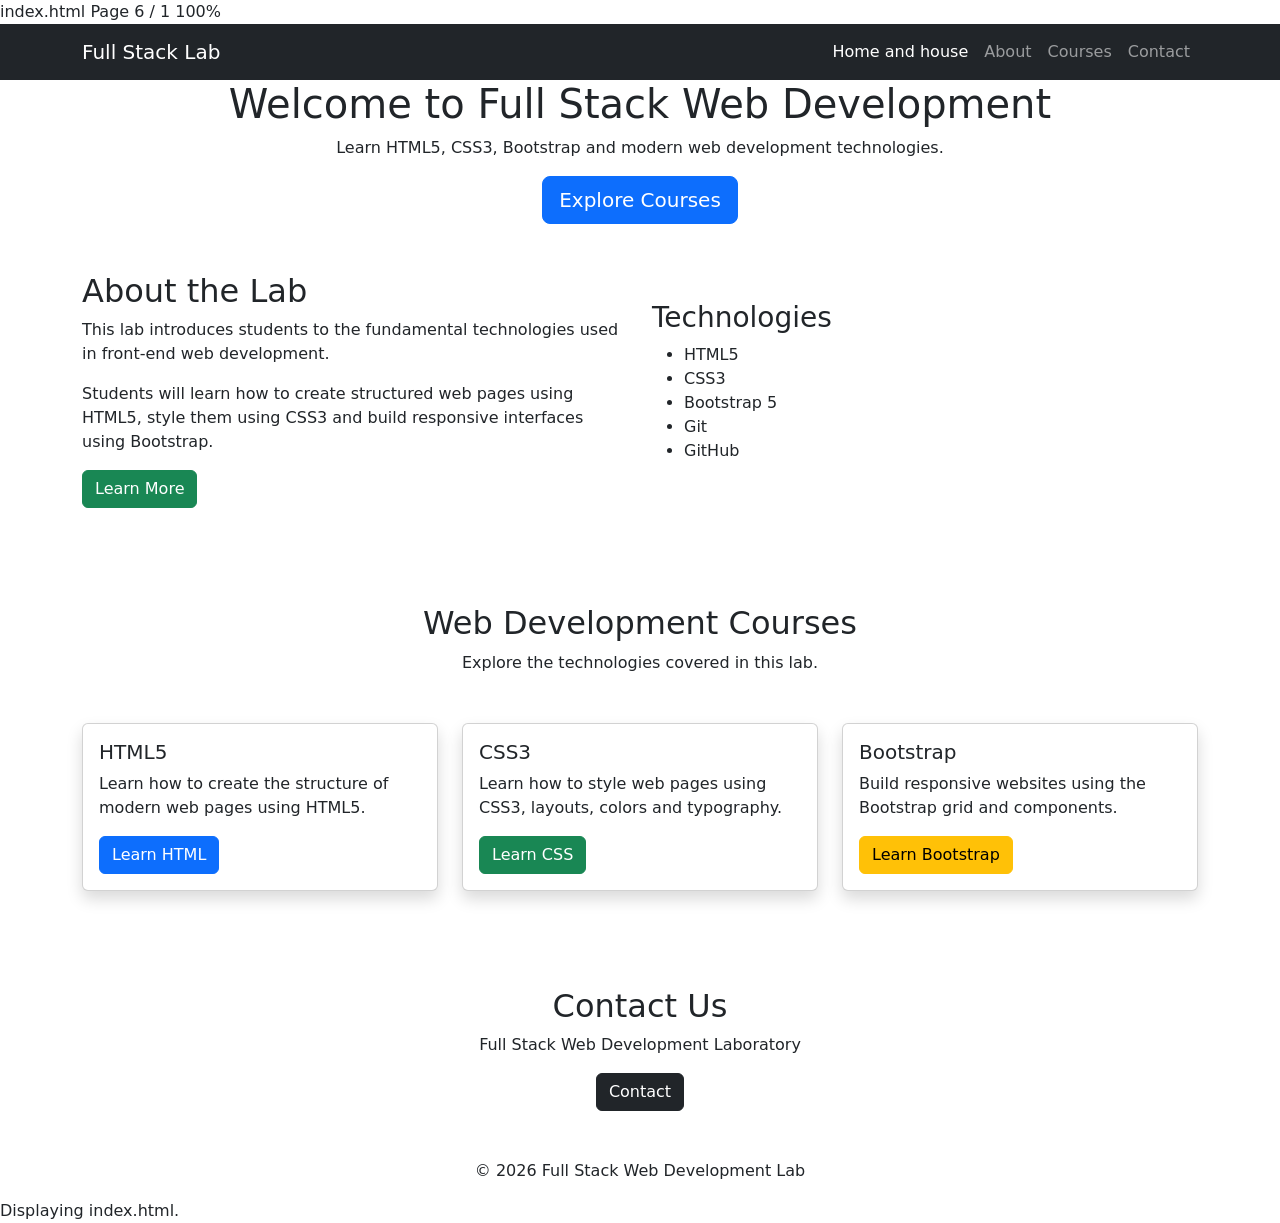
==== index.html @ 2f4e15b3 "html code" ====
index.html
Page
6
/
1
100%
<!DOCTYPE html>
<html lang="en">

<head>
    <meta charset="UTF-8">

    <meta name="viewport" content="width=device-width, initial-scale=1.0">

    <title>Full Stack Development Lab</title>

    <!-- Bootstrap CSS -->
    <link
        href="https://cdn.jsdelivr.net/npm/bootstrap@5.3.3/dist/css/bootstrap.min.css"
        rel="stylesheet">

    <!-- Custom CSS -->
    <link rel="stylesheet" href="style.css">
</head>

<body>

    <!-- ================= NAVIGATION BAR ================= -->

    <nav class="navbar navbar-expand-lg navbar-dark bg-dark">
        <div class="container">

            <a class="navbar-brand" href="#">
                Full Stack Lab
            </a>

            <!-- Mobile Menu Button -->
            <button
                class="navbar-toggler"
                type="button"
                data-bs-toggle="collapse"
                data-bs-target="#navbarMenu">

                <span class="navbar-toggler-icon"></span>
            </button>

            <!-- Navigation Links -->
            <div class="collapse navbar-collapse" id="navbarMenu">

                <ul class="navbar-nav ms-auto">

                    <li class="nav-item">
                        <a class="nav-link active" href="#">
                            Home and house
                        </a>
                    </li>

                    <li class="nav-item">
                        <a class="nav-link" href="#about">
                            About
                        </a>
                    </li>

                    <li class="nav-item">
                        <a class="nav-link" href="#courses">
                            Courses
                        </a>
                    </li>

                    <li class="nav-item">
                        <a class="nav-link" href="#contact">
                            Contact
                        </a>
                    </li>

                </ul>

            </div>

        </div>
    </nav>


    <!-- ================= HERO SECTION ================= -->

    <section class="hero-section">

        <div class="container text-center">

            <h1>Welcome to Full Stack Web Development</h1>

            <p>
                Learn HTML5, CSS3, Bootstrap and modern web development
                technologies.
            </p>

            <a href="#courses" class="btn btn-primary btn-lg">
                Explore Courses
            </a>

        </div>

    </section>


    <!-- ================= ABOUT SECTION ================= -->

    <section id="about" class="py-5">

        <div class="container">

            <div class="row align-items-center">

                <div class="col-md-6">

                    <h2>About the Lab</h2>

                    <p>
                        This lab introduces students to the fundamental
                        technologies used in front-end web development.
                    </p>

                    <p>
                        Students will learn how to create structured web
                        pages using HTML5, style them using CSS3 and build
                        responsive interfaces using Bootstrap.
                    </p>

                    <button class="btn btn-success">
                        Learn More
                    </button>

                </div>

                <div class="col-md-6">

                    <div class="about-box">
                        <h3>Technologies</h3>

                        <ul>
                            <li>HTML5</li>
                            <li>CSS3</li>
                            <li>Bootstrap 5</li>
                            <li>Git</li>
                            <li>GitHub</li>
                        </ul>
                    </div>

                </div>

            </div>

        </div>

    </section>


    <!-- ================= COURSES SECTION ================= -->

    <section id="courses" class="courses-section py-5">

        <div class="container">

            <div class="text-center mb-5">

                <h2>Web Development Courses</h2>

                <p>
                    Explore the technologies covered in this lab.
                </p>

            </div>


            <!-- Bootstrap Grid -->

            <div class="row g-4">

                <!-- Card 1 -->

                <div class="col-md-4">

                    <div class="card h-100 shadow">

                        <div class="card-body">

                            <h5 class="card-title">
                                HTML5
                            </h5>

                            <p class="card-text">
                                Learn how to create the structure of
                                modern web pages using HTML5.
                            </p>

                            <a href="#" class="btn btn-primary">
                                Learn HTML
                            </a>

                        </div>

                    </div>

                </div>


                <!-- Card 2 -->

                <div class="col-md-4">

                    <div class="card h-100 shadow">

                        <div class="card-body">

                            <h5 class="card-title">
                                CSS3
                            </h5>

                            <p class="card-text">
                                Learn how to style web pages using
                                CSS3, layouts, colors and typography.
                            </p>

                            <a href="#" class="btn btn-success">
                                Learn CSS
                            </a>

                        </div>

                    </div>

                </div>


                <!-- Card 3 -->

                <div class="col-md-4">

                    <div class="card h-100 shadow">

                        <div class="card-body">

                            <h5 class="card-title">
                                Bootstrap
                            </h5>

                            <p class="card-text">
                                Build responsive websites using the
                                Bootstrap grid and components.
                            </p>

                            <a href="#" class="btn btn-warning">
                                Learn Bootstrap
                            </a>

                        </div>

                    </div>

                </div>

            </div>

        </div>

    </section>


    <!-- ================= CONTACT SECTION ================= -->

    <section id="contact" class="py-5">

        <div class="container text-center">

            <h2>Contact Us</h2>

            <p>
                Full Stack Web Development Laboratory
            </p>

            <button class="btn btn-dark">
                Contact
            </button>

        </div>

    </section>


    <!-- ================= FOOTER ================= -->

    <footer class="footer">

        <div class="container text-center">

            <p>
                &copy; 2026 Full Stack Web Development Lab
            </p>

        </div>

    </footer>


    <!-- Bootstrap JavaScript -->

    <script
        src="https://cdn.jsdelivr.net/npm/bootstrap@5.3.3/dist/js/bootstrap.bundle.min.js">
    </script>

</body>

</html>
Displaying index.html.
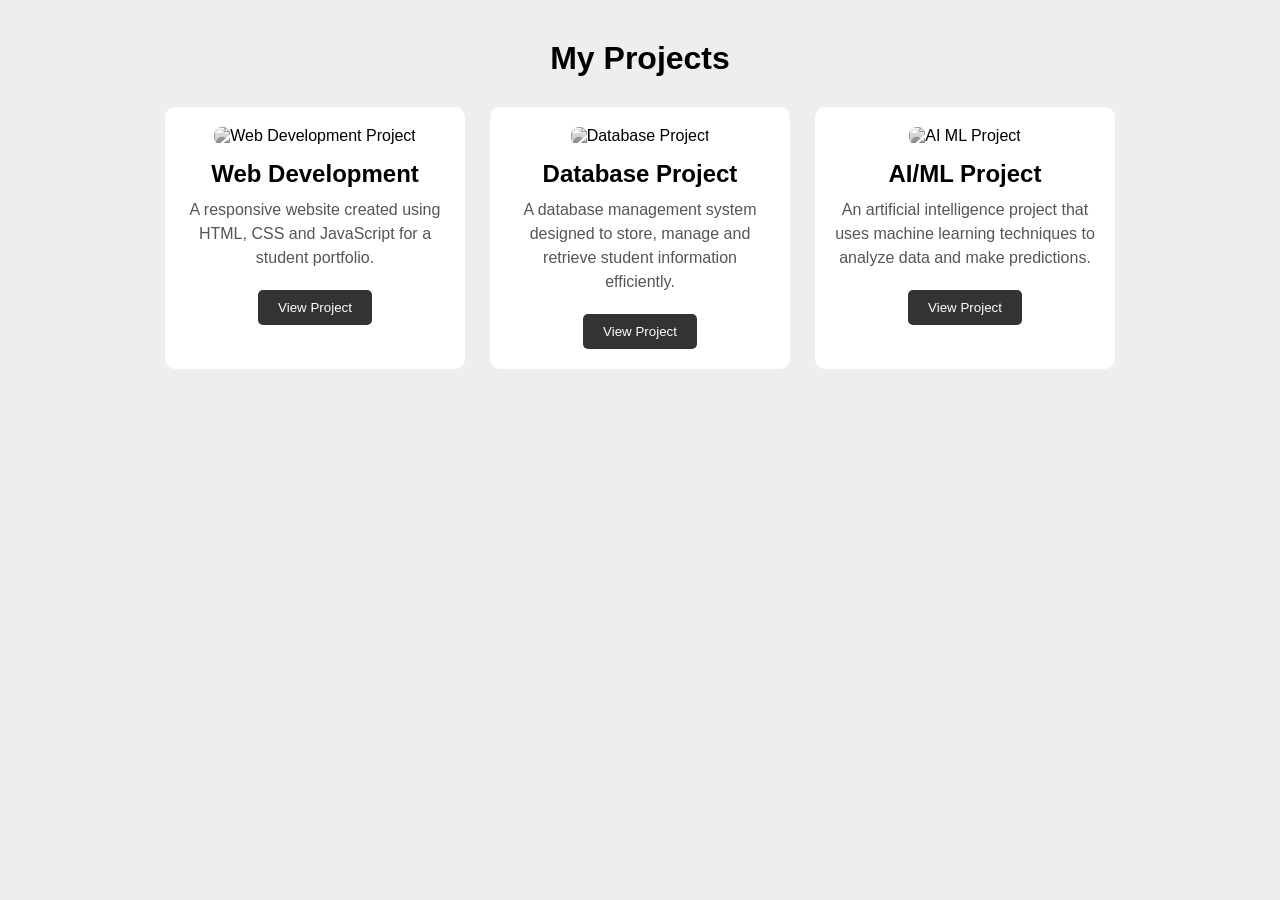
==== commit 0fc1d4a4: "Task 1 and 2" ====
--- a/index.html
+++ b/index.html
@@ -1,315 +1,68 @@
-
-index.html
-Page
-6
-/
-1
-100%
 <!DOCTYPE html>
 <html lang="en">
-
 <head>
     <meta charset="UTF-8">
+    <meta name="viewport" content="width=device-width, initial-scale=1.0">
+    <title>Student Portfolio Projects</title>
 
-    <meta name="viewport" content="width=device-width, initial-scale=1.0">
-
-    <title>Full Stack Development Lab</title>
-
-    <!-- Bootstrap CSS -->
-    <link
-        href="https://cdn.jsdelivr.net/npm/bootstrap@5.3.3/dist/css/bootstrap.min.css"
-        rel="stylesheet">
-
-    <!-- Custom CSS -->
+    <!-- CSS File -->
     <link rel="stylesheet" href="style.css">
 </head>
 
 <body>
 
-    <!-- ================= NAVIGATION BAR ================= -->
+    <h1>My Projects</h1>
 
-    <nav class="navbar navbar-expand-lg navbar-dark bg-dark">
-        <div class="container">
+    <div class="project-container">
 
-            <a class="navbar-brand" href="#">
-                Full Stack Lab
-            </a>
+        <!-- Web Development Project -->
+        <div class="project-card">
+            <img src="https://images.unsplash.com/photo-1498050108023-c5249f4df085"
+                 alt="Web Development Project">
 
-            <!-- Mobile Menu Button -->
-            <button
-                class="navbar-toggler"
-                type="button"
-                data-bs-toggle="collapse"
-                data-bs-target="#navbarMenu">
+            <h2>Web Development</h2>
 
-                <span class="navbar-toggler-icon"></span>
-            </button>
+            <p>
+                A responsive website created using HTML, CSS and JavaScript
+                for a student portfolio.
+            </p>
 
-            <!-- Navigation Links -->
-            <div class="collapse navbar-collapse" id="navbarMenu">
-
-                <ul class="navbar-nav ms-auto">
-
-                    <li class="nav-item">
-                        <a class="nav-link active" href="#">
-                            Home and house
-                        </a>
-                    </li>
-
-                    <li class="nav-item">
-                        <a class="nav-link" href="#about">
-                            About
-                        </a>
-                    </li>
-
-                    <li class="nav-item">
-                        <a class="nav-link" href="#courses">
-                            Courses
-                        </a>
-                    </li>
-
-                    <li class="nav-item">
-                        <a class="nav-link" href="#contact">
-                            Contact
-                        </a>
-                    </li>
-
-                </ul>
-
-            </div>
-
+            <button>View Project</button>
         </div>
-    </nav>
 
 
-    <!-- ================= HERO SECTION ================= -->
+        <!-- Database Project -->
+        <div class="project-card">
+            <img src="https://images.unsplash.com/photo-1558494949-ef010cbdcc31"
+                 alt="Database Project">
 
-    <section class="hero-section">
-
-        <div class="container text-center">
-
-            <h1>Welcome to Full Stack Web Development</h1>
+            <h2>Database Project</h2>
 
             <p>
-                Learn HTML5, CSS3, Bootstrap and modern web development
-                technologies.
+                A database management system designed to store, manage and
+                retrieve student information efficiently.
             </p>
 
-            <a href="#courses" class="btn btn-primary btn-lg">
-                Explore Courses
-            </a>
-
+            <button>View Project</button>
         </div>
 
-    </section>
 
+        <!-- AI/ML Project -->
+        <div class="project-card">
+            <img src="https://images.unsplash.com/photo-1555255707-c07966088b7b"
+                 alt="AI ML Project">
 
-    <!-- ================= ABOUT SECTION ================= -->
+            <h2>AI/ML Project</h2>
 
-    <section id="about" class="py-5">
+            <p>
+                An artificial intelligence project that uses machine learning
+                techniques to analyze data and make predictions.
+            </p>
 
-        <div class="container">
-
-            <div class="row align-items-center">
-
-                <div class="col-md-6">
-
-                    <h2>About the Lab</h2>
-
-                    <p>
-                        This lab introduces students to the fundamental
-                        technologies used in front-end web development.
-                    </p>
-
-                    <p>
-                        Students will learn how to create structured web
-                        pages using HTML5, style them using CSS3 and build
-                        responsive interfaces using Bootstrap.
-                    </p>
-
-                    <button class="btn btn-success">
-                        Learn More
-                    </button>
-
-                </div>
-
-                <div class="col-md-6">
-
-                    <div class="about-box">
-                        <h3>Technologies</h3>
-
-                        <ul>
-                            <li>HTML5</li>
-                            <li>CSS3</li>
-                            <li>Bootstrap 5</li>
-                            <li>Git</li>
-                            <li>GitHub</li>
-                        </ul>
-                    </div>
-
-                </div>
-
-            </div>
-
+            <button>View Project</button>
         </div>
 
-    </section>
-
-
-    <!-- ================= COURSES SECTION ================= -->
-
-    <section id="courses" class="courses-section py-5">
-
-        <div class="container">
-
-            <div class="text-center mb-5">
-
-                <h2>Web Development Courses</h2>
-
-                <p>
-                    Explore the technologies covered in this lab.
-                </p>
-
-            </div>
-
-
-            <!-- Bootstrap Grid -->
-
-            <div class="row g-4">
-
-                <!-- Card 1 -->
-
-                <div class="col-md-4">
-
-                    <div class="card h-100 shadow">
-
-                        <div class="card-body">
-
-                            <h5 class="card-title">
-                                HTML5
-                            </h5>
-
-                            <p class="card-text">
-                                Learn how to create the structure of
-                                modern web pages using HTML5.
-                            </p>
-
-                            <a href="#" class="btn btn-primary">
-                                Learn HTML
-                            </a>
-
-                        </div>
-
-                    </div>
-
-                </div>
-
-
-                <!-- Card 2 -->
-
-                <div class="col-md-4">
-
-                    <div class="card h-100 shadow">
-
-                        <div class="card-body">
-
-                            <h5 class="card-title">
-                                CSS3
-                            </h5>
-
-                            <p class="card-text">
-                                Learn how to style web pages using
-                                CSS3, layouts, colors and typography.
-                            </p>
-
-                            <a href="#" class="btn btn-success">
-                                Learn CSS
-                            </a>
-
-                        </div>
-
-                    </div>
-
-                </div>
-
-
-                <!-- Card 3 -->
-
-                <div class="col-md-4">
-
-                    <div class="card h-100 shadow">
-
-                        <div class="card-body">
-
-                            <h5 class="card-title">
-                                Bootstrap
-                            </h5>
-
-                            <p class="card-text">
-                                Build responsive websites using the
-                                Bootstrap grid and components.
-                            </p>
-
-                            <a href="#" class="btn btn-warning">
-                                Learn Bootstrap
-                            </a>
-
-                        </div>
-
-                    </div>
-
-                </div>
-
-            </div>
-
-        </div>
-
-    </section>
-
-
-    <!-- ================= CONTACT SECTION ================= -->
-
-    <section id="contact" class="py-5">
-
-        <div class="container text-center">
-
-            <h2>Contact Us</h2>
-
-            <p>
-                Full Stack Web Development Laboratory
-            </p>
-
-            <button class="btn btn-dark">
-                Contact
-            </button>
-
-        </div>
-
-    </section>
-
-
-    <!-- ================= FOOTER ================= -->
-
-    <footer class="footer">
-
-        <div class="container text-center">
-
-            <p>
-                &copy; 2026 Full Stack Web Development Lab
-            </p>
-
-        </div>
-
-    </footer>
-
-
-    <!-- Bootstrap JavaScript -->
-
-    <script
-        src="https://cdn.jsdelivr.net/npm/bootstrap@5.3.3/dist/js/bootstrap.bundle.min.js">
-    </script>
+    </div>
 
 </body>
-
-</html>
-Displaying index.html.+</html>
--- a/style.css
+++ b/style.css
@@ -0,0 +1,105 @@
+/* Remove default spacing */
+* {
+    margin: 0;
+    padding: 0;
+    box-sizing: border-box;
+}
+
+/* Body */
+body {
+    font-family: Arial, sans-serif;
+    background-color: #eeeeee;
+    padding: 40px;
+}
+
+/* Main Heading */
+h1 {
+    text-align: center;
+    margin-bottom: 30px;
+}
+
+/* Flexbox Container */
+.project-container {
+    display: flex;
+    justify-content: center;
+    align-items: stretch;
+    gap: 25px;
+    flex-wrap: wrap;
+}
+
+/* Project Card */
+.project-card {
+    background-color: white;
+    width: 300px;
+    padding: 20px;
+    border-radius: 10px;
+    text-align: center;
+
+    /* Transition */
+    transition: transform 0.3s ease, box-shadow 0.3s ease;
+}
+
+/* Card Hover Effect */
+.project-card:hover {
+    transform: translateY(-10px) scale(1.02);
+    box-shadow: 0 10px 20px rgba(0, 0, 0, 0.2);
+}
+
+/* Project Image */
+.project-card img {
+    width: 100%;
+    height: 180px;
+    object-fit: cover;
+    border-radius: 8px;
+
+    /* CSS Filter */
+    filter: grayscale(100%);
+
+    /* Image Transition */
+    transition: filter 0.3s ease;
+}
+
+/* Remove Filter on Image Hover */
+.project-card img:hover {
+    filter: grayscale(0%);
+}
+
+/* Project Title */
+.project-card h2 {
+    margin: 15px 0 10px;
+}
+
+/* Description */
+.project-card p {
+    color: #555;
+    line-height: 1.5;
+    margin-bottom: 20px;
+}
+
+/* Button */
+.project-card button {
+    padding: 10px 20px;
+    border: none;
+    border-radius: 5px;
+    background-color: #333;
+    color: white;
+    cursor: pointer;
+}
+
+/* Button Hover */
+.project-card button:hover {
+    background-color: #555;
+}
+
+/* Mobile Responsive */
+@media (max-width: 700px) {
+
+    .project-container {
+        flex-direction: column;
+        align-items: center;
+    }
+
+    .project-card {
+        width: 90%;
+    }
+}
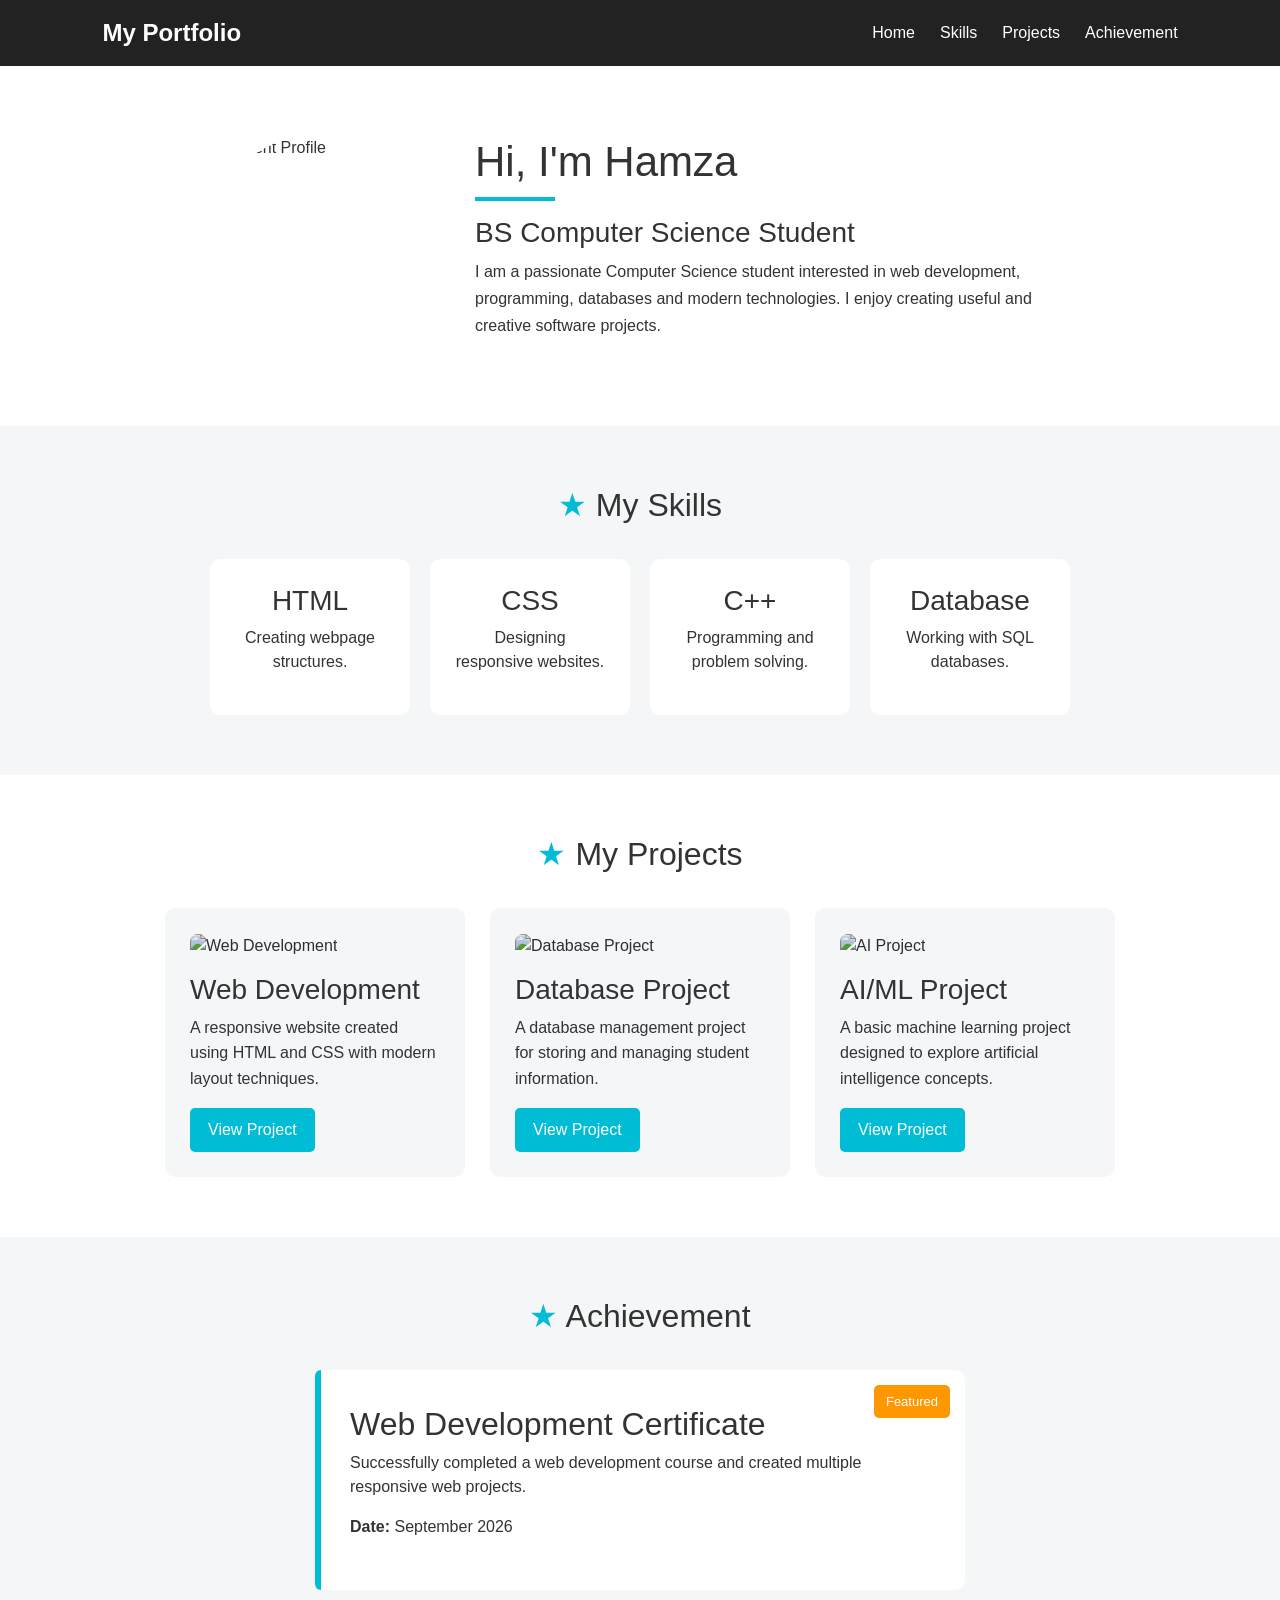
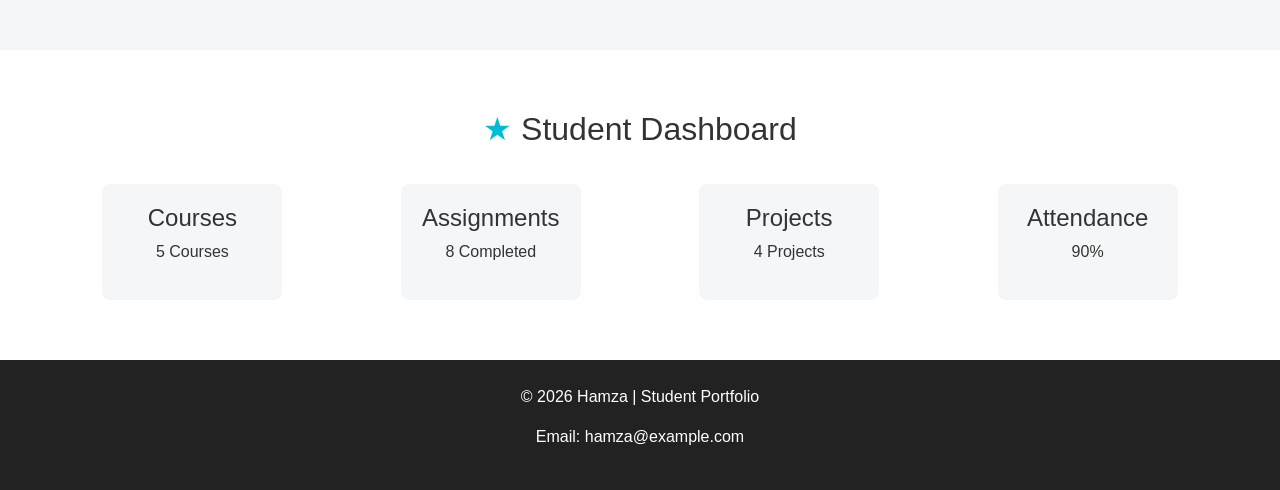
==== commit 8aae0f4d: "All TAsk" ====
--- a/index.html
+++ b/index.html
@@ -3,66 +3,630 @@
 <head>
     <meta charset="UTF-8">
     <meta name="viewport" content="width=device-width, initial-scale=1.0">
-    <title>Student Portfolio Projects</title>
-
-    <!-- CSS File -->
-    <link rel="stylesheet" href="style.css">
+
+    <title>Student Portfolio</title>
+
+    <!-- Bootstrap CSS -->
+    <link href="https://cdn.jsdelivr.net/npm/bootstrap@5.3.3/dist/css/bootstrap.min.css"
+          rel="stylesheet">
+
+    <style>
+
+        /* =========================
+           GENERAL STYLING
+        ========================== */
+
+        * {
+            margin: 0;
+            padding: 0;
+            box-sizing: border-box;
+        }
+
+        html {
+            scroll-behavior: smooth;
+        }
+
+        body {
+            font-family: Arial, sans-serif;
+            background-color: #f4f6f8;
+            color: #333;
+        }
+
+        /* =========================
+           NAVIGATION
+        ========================== */
+
+        nav {
+            background-color: #222;
+            padding: 15px 8%;
+            position: sticky;
+            top: 0;
+            z-index: 1000;
+        }
+
+        .nav-container {
+            display: flex;
+            justify-content: space-between;
+            align-items: center;
+        }
+
+        .logo {
+            color: white;
+            font-size: 24px;
+            font-weight: bold;
+        }
+
+        .nav-links {
+            display: flex;
+            gap: 25px;
+            list-style: none;
+            margin: 0;
+        }
+
+        .nav-links a {
+            color: white;
+            text-decoration: none;
+            transition: 0.3s;
+        }
+
+        .nav-links a:hover {
+            color: #00bcd4;
+        }
+
+        /* =========================
+           INTRODUCTION
+        ========================== */
+
+        .intro {
+            padding: 70px 8%;
+            background-color: white;
+        }
+
+        .intro-container {
+            display: flex;
+            justify-content: center;
+            align-items: center;
+            gap: 50px;
+            flex-wrap: wrap;
+        }
+
+        .profile-image {
+            width: 220px;
+            height: 220px;
+            border-radius: 50%;
+            object-fit: cover;
+
+            /* CSS Filter */
+            filter: grayscale(20%);
+
+            transition: 0.5s;
+        }
+
+        .profile-image:hover {
+            filter: grayscale(0%);
+            transform: scale(1.05);
+        }
+
+        .intro-text {
+            max-width: 600px;
+        }
+
+        .intro-text h1 {
+            font-size: 42px;
+            margin-bottom: 15px;
+        }
+
+        .intro-text h1::after {
+            content: "";
+            display: block;
+            width: 80px;
+            height: 4px;
+            background-color: #00bcd4;
+            margin-top: 10px;
+        }
+
+        .intro-text p {
+            line-height: 1.7;
+        }
+
+        /* =========================
+           SECTION TITLE
+        ========================== */
+
+        .section-title {
+            text-align: center;
+            margin-bottom: 35px;
+        }
+
+        .section-title h2 {
+            font-size: 32px;
+        }
+
+        /* Pseudo-element */
+        .section-title h2::before {
+            content: "★ ";
+            color: #00bcd4;
+        }
+
+        /* =========================
+           SKILLS
+        ========================== */
+
+        .skills {
+            padding: 60px 8%;
+        }
+
+        .skills-container {
+            display: flex;
+            justify-content: center;
+            gap: 20px;
+            flex-wrap: wrap;
+        }
+
+        .skill {
+            background-color: white;
+            padding: 25px;
+            width: 200px;
+            text-align: center;
+            border-radius: 10px;
+
+            transition: 0.3s;
+        }
+
+        .skill:hover {
+            transform: translateY(-10px);
+        }
+
+        /* =========================
+           PROJECTS
+        ========================== */
+
+        .projects {
+            padding: 60px 8%;
+            background-color: white;
+        }
+
+        .project-container {
+            display: flex;
+            justify-content: center;
+            gap: 25px;
+            flex-wrap: wrap;
+        }
+
+        .project-card {
+            background-color: #f4f6f8;
+            width: 300px;
+            padding: 25px;
+            border-radius: 10px;
+
+            transition: 0.4s;
+        }
+
+        .project-card:hover {
+            transform: translateY(-10px) scale(1.02);
+        }
+
+        .project-card img {
+            width: 100%;
+            height: 160px;
+            object-fit: cover;
+            border-radius: 8px;
+
+            /* CSS Filter */
+            filter: brightness(90%);
+
+            transition: 0.4s;
+        }
+
+        .project-card:hover img {
+            filter: brightness(100%);
+        }
+
+        .project-card h3 {
+            margin-top: 15px;
+        }
+
+        .project-card p {
+            line-height: 1.6;
+        }
+
+        .btn-custom {
+            display: inline-block;
+            background-color: #00bcd4;
+            color: white;
+            padding: 10px 18px;
+            text-decoration: none;
+            border-radius: 5px;
+            transition: 0.3s;
+        }
+
+        .btn-custom:hover {
+            background-color: #008fa1;
+            transform: scale(1.05);
+        }
+
+        /* =========================
+           ACHIEVEMENT
+        ========================== */
+
+        .achievement {
+            padding: 60px 8%;
+        }
+
+        .achievement-card {
+            position: relative;
+            max-width: 650px;
+            margin: auto;
+            background-color: white;
+            padding: 35px;
+            border-radius: 10px;
+
+            transition: 0.3s;
+        }
+
+        .achievement-card:hover {
+            transform: translateY(-5px);
+        }
+
+        /* Absolute Positioning */
+        .featured {
+            position: absolute;
+            top: 15px;
+            right: 15px;
+
+            background-color: #ff9800;
+            color: white;
+            padding: 7px 12px;
+            border-radius: 5px;
+            font-size: 13px;
+        }
+
+        /* Pseudo-element */
+        .achievement-card::before {
+            content: "";
+            position: absolute;
+            left: 0;
+            top: 0;
+            width: 6px;
+            height: 100%;
+            background-color: #00bcd4;
+            border-radius: 10px 0 0 10px;
+        }
+
+        /* =========================
+           BOOTSTRAP FLEX SECTION
+        ========================== */
+
+        .dashboard {
+            padding: 60px 8%;
+            background-color: white;
+        }
+
+        .dashboard-item {
+            background-color: #f4f6f8;
+            padding: 20px;
+            border-radius: 8px;
+            min-width: 180px;
+            text-align: center;
+
+            transition: 0.3s;
+        }
+
+        .dashboard-item:hover {
+            transform: scale(1.05);
+        }
+
+        /* =========================
+           FOOTER
+        ========================== */
+
+        footer {
+            background-color: #222;
+            color: white;
+            text-align: center;
+            padding: 25px;
+        }
+
+        /* =========================
+           RESPONSIVE DESIGN
+        ========================== */
+
+        @media (max-width: 768px) {
+
+            .nav-container {
+                flex-direction: column;
+                gap: 15px;
+            }
+
+            .nav-links {
+                flex-wrap: wrap;
+                justify-content: center;
+                gap: 15px;
+            }
+
+            .intro-text {
+                text-align: center;
+            }
+
+            .intro-text h1 {
+                font-size: 32px;
+            }
+
+            .profile-image {
+                width: 170px;
+                height: 170px;
+            }
+
+            .project-card {
+                width: 100%;
+                max-width: 350px;
+            }
+
+        }
+
+    </style>
 </head>
 
 <body>
 
-    <h1>My Projects</h1>
-
-    <div class="project-container">
-
-        <!-- Web Development Project -->
-        <div class="project-card">
-            <img src="https://images.unsplash.com/photo-1498050108023-c5249f4df085"
-                 alt="Web Development Project">
-
-            <h2>Web Development</h2>
+    <!-- =========================
+         NAVIGATION
+    ========================== -->
+
+    <nav>
+        <div class="nav-container">
+
+            <div class="logo">
+                My Portfolio
+            </div>
+
+            <ul class="nav-links">
+                <li><a href="#home">Home</a></li>
+                <li><a href="#skills">Skills</a></li>
+                <li><a href="#projects">Projects</a></li>
+                <li><a href="#achievement">Achievement</a></li>
+            </ul>
+
+        </div>
+    </nav>
+
+
+    <!-- =========================
+         STUDENT INTRODUCTION
+    ========================== -->
+
+    <section class="intro" id="home">
+
+        <div class="intro-container">
+
+            <img
+                src="https://images.unsplash.com/photo-1535713875002-d1d0cf377fde?w=500"
+                alt="Student Profile"
+                class="profile-image"
+            >
+
+            <div class="intro-text">
+
+                <h1>Hi, I'm Hamza</h1>
+
+                <h3>BS Computer Science Student</h3>
+
+                <p>
+                    I am a passionate Computer Science student interested in
+                    web development, programming, databases and modern
+                    technologies. I enjoy creating useful and creative
+                    software projects.
+                </p>
+
+            </div>
+
+        </div>
+
+    </section>
+
+
+    <!-- =========================
+         SKILLS
+    ========================== -->
+
+    <section class="skills" id="skills">
+
+        <div class="section-title">
+            <h2>My Skills</h2>
+        </div>
+
+        <div class="skills-container">
+
+            <div class="skill">
+                <h3>HTML</h3>
+                <p>Creating webpage structures.</p>
+            </div>
+
+            <div class="skill">
+                <h3>CSS</h3>
+                <p>Designing responsive websites.</p>
+            </div>
+
+            <div class="skill">
+                <h3>C++</h3>
+                <p>Programming and problem solving.</p>
+            </div>
+
+            <div class="skill">
+                <h3>Database</h3>
+                <p>Working with SQL databases.</p>
+            </div>
+
+        </div>
+
+    </section>
+
+
+    <!-- =========================
+         PROJECTS
+    ========================== -->
+
+    <section class="projects" id="projects">
+
+        <div class="section-title">
+            <h2>My Projects</h2>
+        </div>
+
+        <div class="project-container">
+
+            <div class="project-card">
+
+                <img
+                    src="https://images.unsplash.com/photo-1498050108023-c5249f4df085?w=500"
+                    alt="Web Development"
+                >
+
+                <h3>Web Development</h3>
+
+                <p>
+                    A responsive website created using HTML and CSS
+                    with modern layout techniques.
+                </p>
+
+                <a href="#" class="btn-custom">
+                    View Project
+                </a>
+
+            </div>
+
+
+            <div class="project-card">
+
+                <img
+                    src="https://images.unsplash.com/photo-1558494949-ef010cbdcc31?w=500"
+                    alt="Database Project"
+                >
+
+                <h3>Database Project</h3>
+
+                <p>
+                    A database management project for storing and
+                    managing student information.
+                </p>
+
+                <a href="#" class="btn-custom">
+                    View Project
+                </a>
+
+            </div>
+
+
+            <div class="project-card">
+
+                <img
+                    src="https://images.unsplash.com/photo-1555255707-c07966088b7b?w=500"
+                    alt="AI Project"
+                >
+
+                <h3>AI/ML Project</h3>
+
+                <p>
+                    A basic machine learning project designed to
+                    explore artificial intelligence concepts.
+                </p>
+
+                <a href="#" class="btn-custom">
+                    View Project
+                </a>
+
+            </div>
+
+        </div>
+
+    </section>
+
+
+    <!-- =========================
+         ACHIEVEMENT
+    ========================== -->
+
+    <section class="achievement" id="achievement">
+
+        <div class="section-title">
+            <h2>Achievement</h2>
+        </div>
+
+        <div class="achievement-card">
+
+            <span class="featured">
+                Featured
+            </span>
+
+            <h2>Web Development Certificate</h2>
 
             <p>
-                A responsive website created using HTML, CSS and JavaScript
-                for a student portfolio.
+                Successfully completed a web development course
+                and created multiple responsive web projects.
             </p>
 
-            <button>View Project</button>
-        </div>
-
-
-        <!-- Database Project -->
-        <div class="project-card">
-            <img src="https://images.unsplash.com/photo-1558494949-ef010cbdcc31"
-                 alt="Database Project">
-
-            <h2>Database Project</h2>
-
             <p>
-                A database management system designed to store, manage and
-                retrieve student information efficiently.
+                <strong>Date:</strong> September 2026
             </p>
 
-            <button>View Project</button>
-        </div>
-
-
-        <!-- AI/ML Project -->
-        <div class="project-card">
-            <img src="https://images.unsplash.com/photo-1555255707-c07966088b7b"
-                 alt="AI ML Project">
-
-            <h2>AI/ML Project</h2>
-
-            <p>
-                An artificial intelligence project that uses machine learning
-                techniques to analyze data and make predictions.
-            </p>
-
-            <button>View Project</button>
-        </div>
-
-    </div>
+        </div>
+
+    </section>
+
+
+    <!-- =========================
+         BOOTSTRAP FLEX UTILITIES
+    ========================== -->
+
+    <section class="dashboard">
+
+        <div class="section-title">
+            <h2>Student Dashboard</h2>
+        </div>
+
+        <div class="d-flex justify-content-between
+                    align-items-center flex-wrap gap-3">
+
+            <div class="dashboard-item">
+                <h4>Courses</h4>
+                <p>5 Courses</p>
+            </div>
+
+            <div class="dashboard-item">
+                <h4>Assignments</h4>
+                <p>8 Completed</p>
+            </div>
+
+            <div class="dashboard-item">
+                <h4>Projects</h4>
+                <p>4 Projects</p>
+            </div>
+
+            <div class="dashboard-item">
+                <h4>Attendance</h4>
+                <p>90%</p>
+            </div>
+
+        </div>
+
+    </section>
+
+
+    <!-- =========================
+         FOOTER
+    ========================== -->
+
+    <footer>
+
+        <p>
+            © 2026 Hamza | Student Portfolio
+        </p>
+
+        <p>
+            Email: hamza@example.com
+        </p>
+
+    </footer>
+
 
 </body>
 </html>
